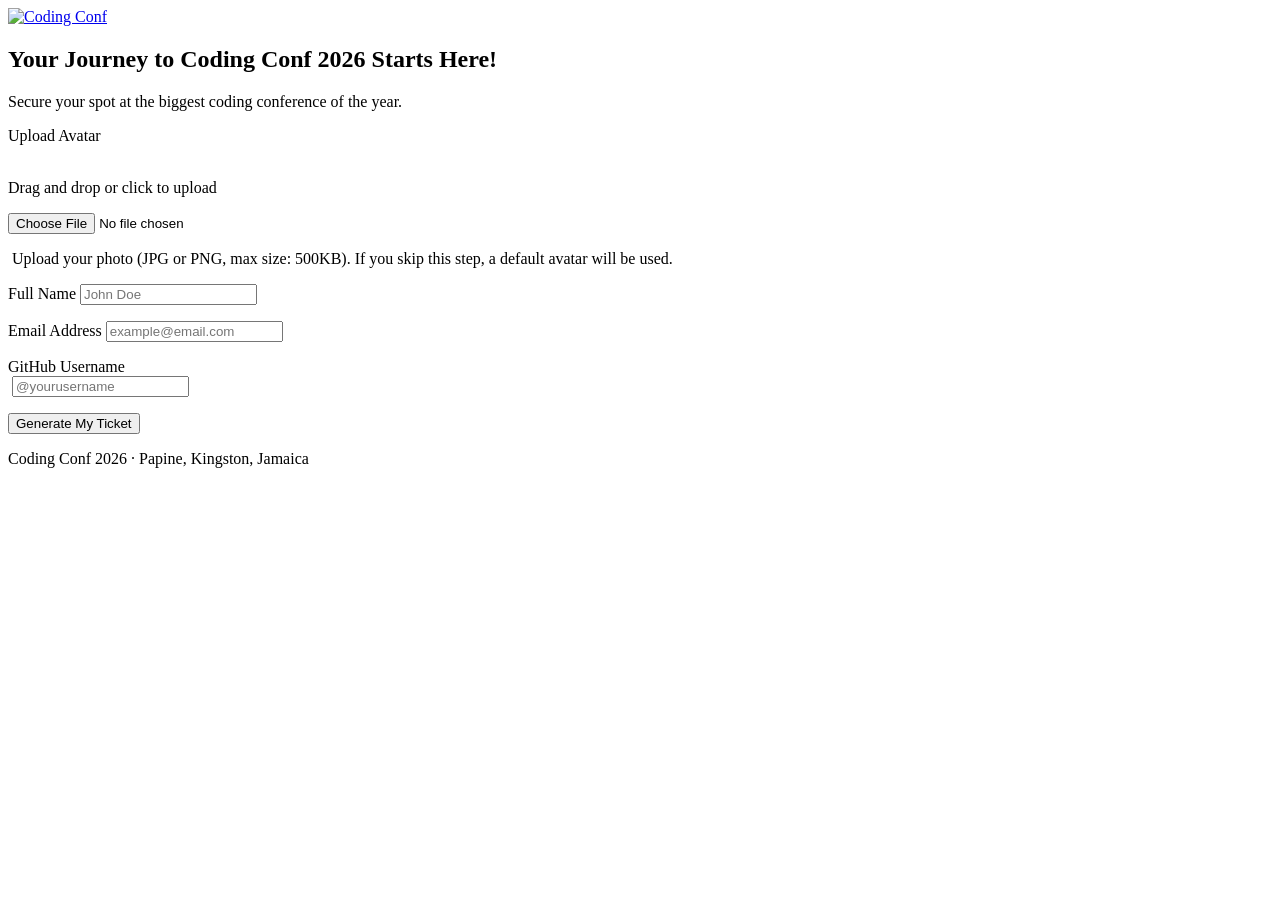
==== login.html @ 3ecc46fe "Add files via upload" ====
<!DOCTYPE html>
<html lang="en">

<head>
    <meta charset="UTF-8">
    <meta name="viewport" content="width=device-width, initial-scale=1.0">

    <title>Register | Coding Conf</title>

    <link rel="icon" type="image/svg+xml"
          href="../assets/images/logo-mark.svg">

    <link rel="stylesheet" href="../css/style.css">

    <script src="../js/validation.js" defer></script>
</head>

<body>

    <div class="background-decoration" aria-hidden="true"></div>

    <header class="site-header">

        <a class="brand" href="index.html">
            <img src="../assets/images/logo-full.svg"
                 alt="Coding Conf">
        </a>

    </header>

    <main class="form-main">

        <section class="form-heading">

            <h1>Your Journey to Coding Conf 2026 Starts Here!</h1>

            <p>
                Secure your spot at the biggest coding conference of the year.
            </p>

        </section>

        <form id="registrationForm"
              class="registration-form"
              novalidate>

            <div class="form-group upload-group">

                <label for="avatar">Upload Avatar</label>

                <div class="upload-box">

                    <img src="../assets/images/icon-upload.svg"
                         alt=""
                         id="uploadIcon">

                    <p id="uploadText">
                        Drag and drop or click to upload
                    </p>

                    <input
                        type="file"
                        id="avatar"
                        name="avatar"
                        accept="image/png,image/jpeg"
                        aria-describedby="avatarHelp avatarError">

                </div>

                <p class="helper-text" id="avatarHelp">

                    <img src="../assets/images/icon-info.svg" alt="">

                    Upload your photo (JPG or PNG, max size: 500KB).
                    If you skip this step, a default avatar will be used.

                </p>

                <p class="error-message" id="avatarError"></p>

            </div>

            <div class="form-group">

                <label for="fullName">Full Name</label>

                <input
                    type="text"
                    id="fullName"
                    name="fullName"
                    placeholder="John Doe"
                    autocomplete="name">

                <p class="error-message" id="nameError"></p>

            </div>

            <div class="form-group">

                <label for="email">Email Address</label>

                <input
                    type="email"
                    id="email"
                    name="email"
                    placeholder="example@email.com"
                    autocomplete="email">

                <p class="error-message" id="emailError"></p>

            </div>

            <div class="form-group">

                <label for="github">GitHub Username</label>

                <div class="input-with-icon">

                    <img src="../assets/images/icon-github.svg"
                         alt="">

                    <input
                        type="text"
                        id="github"
                        name="github"
                        placeholder="@yourusername">

                </div>

                <p class="error-message" id="githubError"></p>

            </div>

            <p class="form-error" id="formError" role="alert"></p>

            <button class="primary-button submit-button"
                    type="submit">

                Generate My Ticket

            </button>

        </form>

    </main>

    <footer class="site-footer">
        <p>Coding Conf 2026 · Papine, Kingston, Jamaica</p>
    </footer>

</body>
</html>
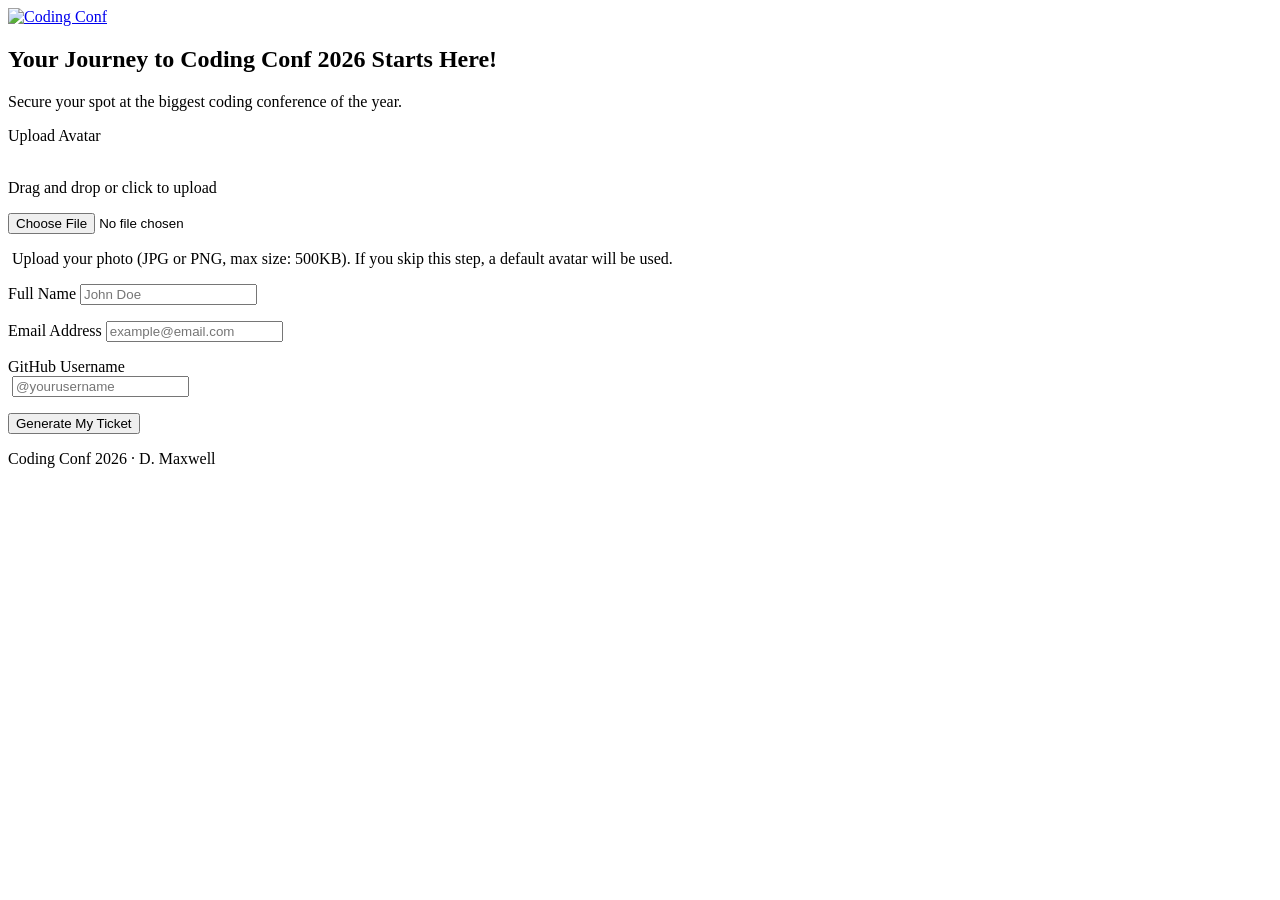
==== commit d22293d2: "Add files via upload" ====
--- a/login.html
+++ b/login.html
@@ -1,152 +1,98 @@
 <!DOCTYPE html>
 <html lang="en">
-
 <head>
     <meta charset="UTF-8">
     <meta name="viewport" content="width=device-width, initial-scale=1.0">
-
-    <title>Register | Coding Conf</title>
-
+    <title>Login | Coding Conf</title>
     <link rel="icon" type="image/svg+xml"
           href="../assets/images/logo-mark.svg">
-
     <link rel="stylesheet" href="../css/style.css">
-
     <script src="../js/validation.js" defer></script>
 </head>
-
 <body>
-
     <div class="background-decoration" aria-hidden="true"></div>
-
     <header class="site-header">
-
         <a class="brand" href="index.html">
             <img src="../assets/images/logo-full.svg"
                  alt="Coding Conf">
         </a>
-
     </header>
-
     <main class="form-main">
-
         <section class="form-heading">
-
             <h1>Your Journey to Coding Conf 2026 Starts Here!</h1>
-
             <p>
                 Secure your spot at the biggest coding conference of the year.
             </p>
-
         </section>
-
         <form id="registrationForm"
               class="registration-form"
               novalidate>
-
             <div class="form-group upload-group">
-
                 <label for="avatar">Upload Avatar</label>
-
                 <div class="upload-box">
-
                     <img src="../assets/images/icon-upload.svg"
                          alt=""
                          id="uploadIcon">
-
                     <p id="uploadText">
                         Drag and drop or click to upload
                     </p>
-
                     <input
                         type="file"
                         id="avatar"
                         name="avatar"
                         accept="image/png,image/jpeg"
                         aria-describedby="avatarHelp avatarError">
-
                 </div>
-
                 <p class="helper-text" id="avatarHelp">
-
                     <img src="../assets/images/icon-info.svg" alt="">
 
                     Upload your photo (JPG or PNG, max size: 500KB).
                     If you skip this step, a default avatar will be used.
-
                 </p>
-
                 <p class="error-message" id="avatarError"></p>
-
             </div>
-
             <div class="form-group">
-
                 <label for="fullName">Full Name</label>
-
                 <input
                     type="text"
                     id="fullName"
                     name="fullName"
                     placeholder="John Doe"
                     autocomplete="name">
-
                 <p class="error-message" id="nameError"></p>
-
             </div>
-
             <div class="form-group">
-
                 <label for="email">Email Address</label>
-
                 <input
                     type="email"
                     id="email"
                     name="email"
                     placeholder="example@email.com"
                     autocomplete="email">
-
                 <p class="error-message" id="emailError"></p>
-
             </div>
-
             <div class="form-group">
-
                 <label for="github">GitHub Username</label>
-
                 <div class="input-with-icon">
-
                     <img src="../assets/images/icon-github.svg"
                          alt="">
-
                     <input
                         type="text"
                         id="github"
                         name="github"
                         placeholder="@yourusername">
-
                 </div>
-
                 <p class="error-message" id="githubError"></p>
-
             </div>
-
             <p class="form-error" id="formError" role="alert"></p>
-
             <button class="primary-button submit-button"
                     type="submit">
-
                 Generate My Ticket
-
             </button>
-
         </form>
-
     </main>
-
     <footer class="site-footer">
-        <p>Coding Conf 2026 · Papine, Kingston, Jamaica</p>
+        <p>Coding Conf 2026 · D. Maxwell</p>
     </footer>
-
 </body>
 </html>
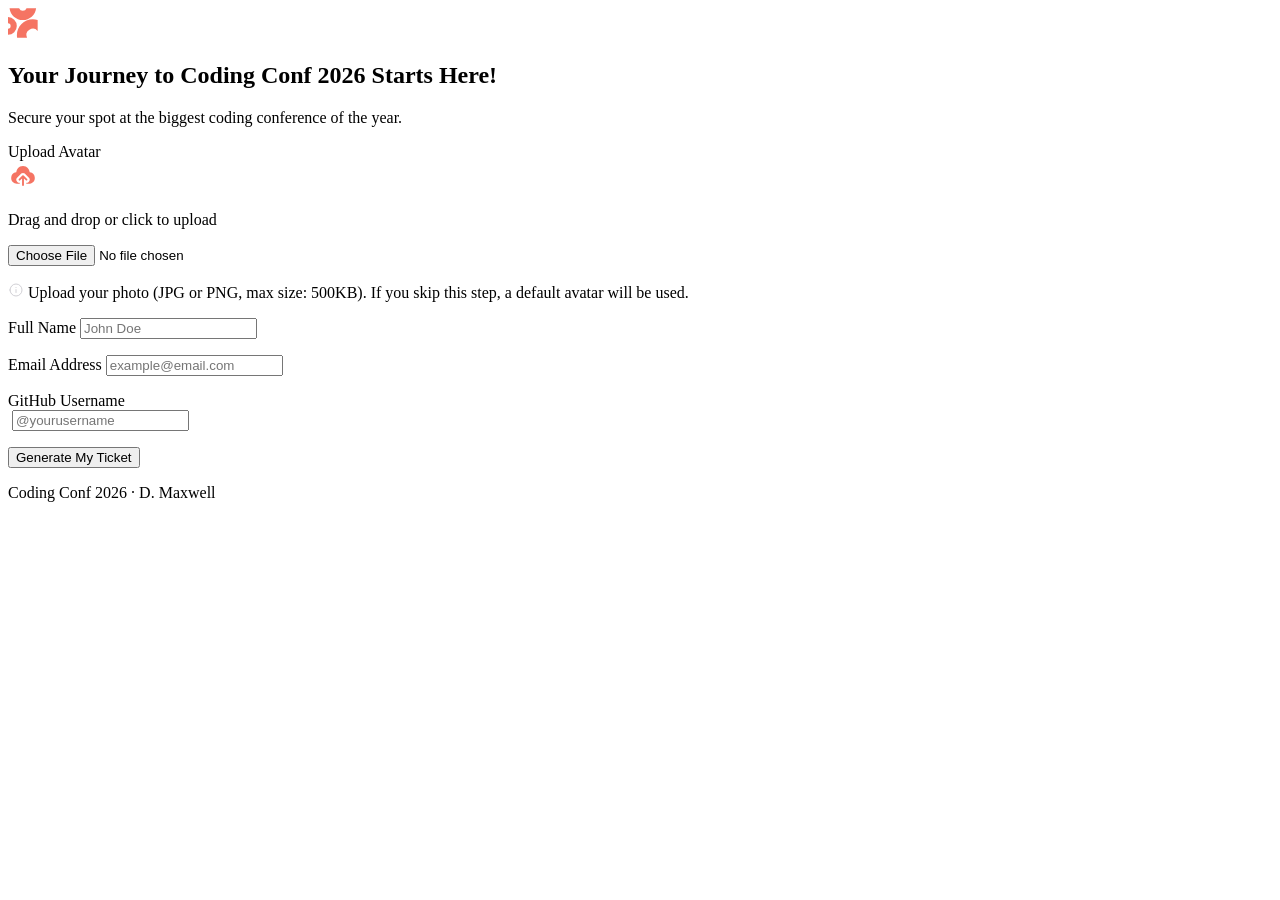
==== commit aeb35e94: "Fix HTML structure and update asset paths" ====
--- a/login.html
+++ b/login.html
@@ -5,15 +5,15 @@
     <meta name="viewport" content="width=device-width, initial-scale=1.0">
     <title>Login | Coding Conf</title>
     <link rel="icon" type="image/svg+xml"
-          href="../assets/images/logo-mark.svg">
-    <link rel="stylesheet" href="../css/style.css">
-    <script src="../js/validation.js" defer></script>
+          href="../logo-mark.svg">
+    <link rel="stylesheet" href="..style.css">
+    <script src="../validation.js" defer></script>
 </head>
 <body>
     <div class="background-decoration" aria-hidden="true"></div>
     <header class="site-header">
         <a class="brand" href="index.html">
-            <img src="../assets/images/logo-full.svg"
+            <img src="../logo-full.svg"
                  alt="Coding Conf">
         </a>
     </header>
@@ -30,7 +30,7 @@
             <div class="form-group upload-group">
                 <label for="avatar">Upload Avatar</label>
                 <div class="upload-box">
-                    <img src="../assets/images/icon-upload.svg"
+                    <img src="../icon-upload.svg"
                          alt=""
                          id="uploadIcon">
                     <p id="uploadText">
@@ -44,7 +44,7 @@
                         aria-describedby="avatarHelp avatarError">
                 </div>
                 <p class="helper-text" id="avatarHelp">
-                    <img src="../assets/images/icon-info.svg" alt="">
+                    <img src="../icon-info.svg" alt="">
 
                     Upload your photo (JPG or PNG, max size: 500KB).
                     If you skip this step, a default avatar will be used.
@@ -95,4 +95,4 @@
         <p>Coding Conf 2026 · D. Maxwell</p>
     </footer>
 </body>
-</html>+</html>
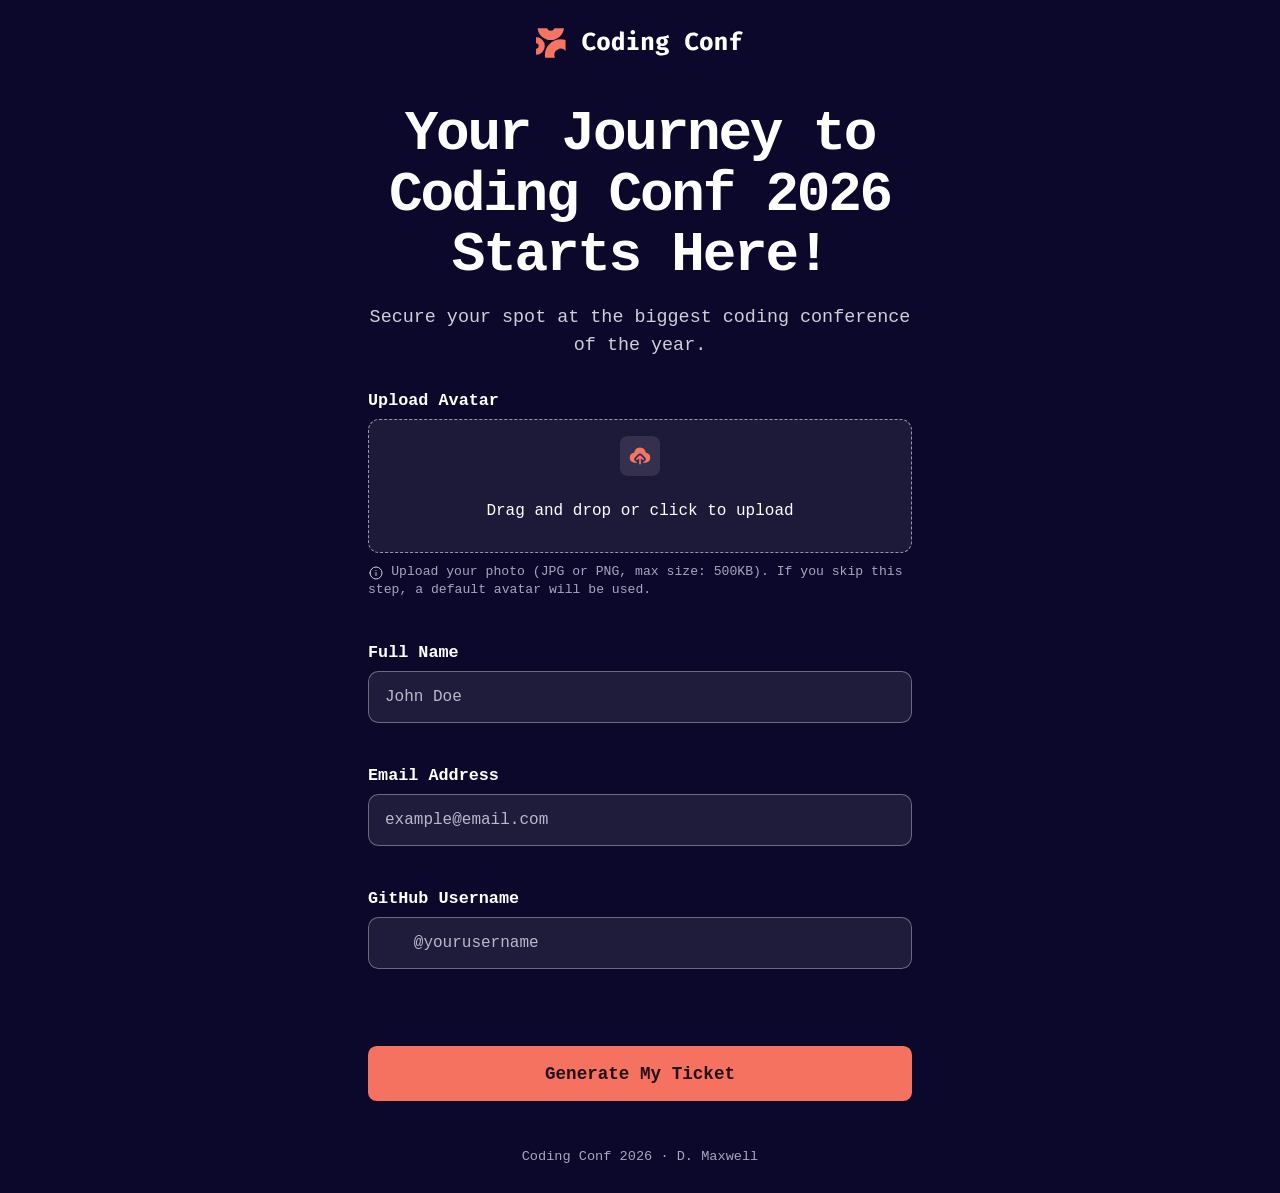
==== commit 79aad36f: "Correct stylesheet link in login.html Fixed stylesheet link in login.html." ====
--- a/login.html
+++ b/login.html
@@ -6,7 +6,7 @@
     <title>Login | Coding Conf</title>
     <link rel="icon" type="image/svg+xml"
           href="../logo-mark.svg">
-    <link rel="stylesheet" href="..style.css">
+    <link rel="stylesheet" href="../style.css">
     <script src="../validation.js" defer></script>
 </head>
 <body>
--- a/style.css
+++ b/style.css
@@ -0,0 +1,719 @@
+@import url('https://fonts.googleapis.com/css2?family=Inconsolata:wght@400;500;600;700;800&display=swap');
+
+/* General STYLES */
+:root {
+    --bg: hsl(248, 70%, 10%);
+    --white: #ffffff;
+    --muted: #d0ced8;
+    --soft: #aaa5bd;
+    --orange: hsl(7, 88%, 67%);
+    --line: rgba(255, 255, 255, .35);
+}
+* {
+    box-sizing: border-box;
+}
+body {
+    min-height: 100vh;
+    margin: 0;
+    padding: 1.5rem clamp(1rem, 5vw, 3rem) 1rem;
+    overflow-x: hidden;
+    color: var(--white);
+    font-family: 'Inconsolata', 'Courier New', monospace;
+    background: var(--bg) url('../assets/images/background-desktop.png')
+        center top / cover no-repeat;
+    position: relative;
+}
+
+.background-decoration {
+    position: absolute;
+    z-index: 0;
+    inset: 0;
+    pointer-events: none;
+    background:
+        url('../assets/images/pattern-lines.svg') no-repeat center top 2rem,
+        url('../assets/images/pattern-circle.svg') no-repeat left top 2rem,
+        url('../assets/images/pattern-squiggly-line-top.svg') no-repeat right 5% top 3rem,
+        url('../assets/images/pattern-squiggly-line-bottom-desktop.svg') no-repeat left bottom;
+    background-size:
+        100% 100%,
+        15vw,
+        30vw,
+        30vw;
+}
+.site-header,
+main,
+.site-footer {
+    position: relative;
+}
+.site-header {
+    display: flex;
+    justify-content: center;
+    margin: .25rem auto 2.5rem;
+}
+.brand img {
+    display: block;
+    width: 13rem;
+    max-width: 60vw;
+    height: auto;
+}
+main {
+    width: min(100%, 70rem);
+    margin: 0 auto;
+}
+h1 {
+    font-size: clamp(2rem, 5vw, 3.5rem);
+    line-height: 1.08;
+    letter-spacing: -.04em;
+}
+.site-footer {
+    margin: 3rem auto 0;
+    color: var(--soft);
+    text-align: center;
+    font-size: .85rem;
+}
+/* LANDING PAGE */
+
+.landing-main {
+    min-height: 65vh;
+    display: grid;
+    grid-template-columns: 1.1fr .9fr;
+    align-items: center;
+    gap: 3rem;
+}
+
+.landing-content {
+    max-width: 43rem;
+}
+.landing-content h1 {
+    max-width: 12ch;
+}
+.intro-copy {
+    max-width: 42rem;
+    color: var(--muted);
+    font-size: 1.2rem;
+    line-height: 1.55;
+}
+.event-facts {
+    display: flex;
+    flex-wrap: wrap;
+    gap: 2rem;
+    margin: 2rem 0;
+}
+.event-facts p {
+    display: grid;
+    gap: .3rem;
+    margin: 0;
+}
+.fact-label {
+    font-size: .78rem;
+}
+.event-facts strong {
+    font-size: 1.1rem;
+}
+.primary-button {
+    display: inline-flex;
+    justify-content: center;
+    align-items: center;
+    min-height: 3.4rem;
+    padding: .8rem 1.4rem;
+    border: 0;
+    border-radius: .55rem;
+    color: #241019;
+    background: var(--orange);
+    text-decoration: none;
+    font: 800 1.1rem 'Inconsolata', monospace;
+    cursor: pointer;
+}
+.primary-button:hover {
+    background: #ff9a8c;
+    transform: translateY(-2px);
+}
+/* Create and Connect illustration */
+.landing-art {
+    min-height: 22rem;
+    position: relative;
+    display: grid;
+    place-content: center;
+    text-align: center;
+    border: 1px solid var(--line);
+    border-radius: 1.5rem;
+    background: rgba(255, 255, 255, .045);
+    backdrop-filter: blur(12px);
+    overflow: hidden;
+}
+.art-circle {
+    position: absolute;
+    width: 90%;
+    opacity: .25;
+}
+.art-mark {
+    position: absolute;
+    width: 3rem;
+    top: 2rem;
+    right: 2rem;
+}
+.art-code {
+    position: relative;
+    color: var(--orange);
+    font-size: clamp(5rem, 12vw, 9rem);
+    font-weight: 800;
+}
+.landing-art p {
+    position: relative;
+    margin: 0;
+    color: var(--muted);
+    font-weight: 700;
+    letter-spacing: .35em;
+    line-height: 1.7;
+}
+/*   REGISTRATION PAGE */
+.form-main {
+    max-width: 34rem;
+}
+.form-heading {
+    text-align: center;
+    margin: 0 auto 2rem;
+}
+.form-heading h1 {
+    margin-bottom: .9rem;
+}
+.form-heading p,
+.ticket-heading p {
+    color: var(--muted);
+    font-size: 1.15rem;
+    line-height: 1.5;
+}
+.registration-form {
+    display: grid;
+    gap: 1.15rem;
+}
+.form-group {
+    display: grid;
+    gap: .55rem;
+}
+.form-group > label {
+    font-size: 1.05rem;
+    font-weight: 600;
+}
+.form-group input:not([type='file']) {
+    width: 100%;
+    min-height: 3.25rem;
+    padding: .8rem 1rem;
+    border: 1px solid var(--line);
+    border-radius: .65rem;
+    color: var(--white);
+    background: rgba(255, 255, 255, .08);
+    font: 1rem 'Inconsolata', monospace;
+}
+.form-group input::placeholder {
+    color: #bcb8cc;
+}
+.form-group input:focus-visible,
+.upload-box:focus-within {
+    outline: 2px solid var(--orange);
+    outline-offset: 3px;
+    border-color: var(--orange);
+}
+.upload-box {
+    position: relative;
+    display: grid;
+    justify-items: center;
+    gap: .6rem;
+    min-height: 8.2rem;
+    padding: 1rem;
+    border: 1px dashed rgba(255, 255, 255, .55);
+    border-radius: .7rem;
+    background: rgba(255, 255, 255, .07);
+    text-align: center;
+}
+.upload-box img {
+    width: 2.5rem;
+    height: 2.5rem;
+    object-fit: cover;
+    padding: .45rem;
+    border-radius: .5rem;
+    background: rgba(255, 255, 255, .1);
+}
+.upload-box input[type='file'] {
+    position: absolute;
+    inset: 0;
+    width: 100%;
+    height: 100%;
+    opacity: 0;
+    cursor: pointer;
+}
+.upload-preview {
+    border-radius: 50% !important;
+}
+.helper-text {
+    margin: .1rem 0 0;
+    color: var(--soft);
+    font-size: .82rem;
+    line-height: 1.4;
+}
+.helper-text img {
+    float: left;
+    width: 1rem;
+    height: 1rem;
+    margin: .1rem .45rem 0 0;
+}
+.helper-text::after {
+    content: '';
+    display: block;
+    clear: both;
+}
+.error-message,
+.form-error {
+    min-height: 1rem;
+    margin: 0;
+    color: #ff9b91;
+    font-size: .85rem;
+}
+.form-group:has([aria-invalid='true'])
+input:not([type='file']) {
+    border-color: #ff8f85;
+}
+.input-with-icon {
+    position: relative;
+}
+.input-with-icon > img {
+    position: absolute;
+    z-index: 1;
+    top: 50%;
+    left: 1rem;
+    width: 1.2rem;
+    transform: translateY(-50%);
+}
+.input-with-icon input {
+    padding-left: 2.8rem !important;
+}
+.submit-button {
+    width: 100%;
+}
+.form-error {
+    text-align: center;
+}
+/*  TICKET PAGE */
+
+.ticket-main {
+    width: 100%;
+    max-width: 55rem;
+    margin: 0 auto;
+    text-align: center;
+}
+.ticket-heading {
+    margin: 0 auto 3rem;
+}
+.ticket-heading h1 {
+    max-width: 17ch;
+    margin: 0 auto 1.2rem;
+    font-size: clamp(2rem, 5vw, 3.5rem);
+    line-height: 1.15;
+}
+.ticket-heading p {
+    max-width: 38rem;
+    margin: 0 auto;
+    color: var(--muted);
+    font-size: 1.15rem;
+    line-height: 1.5;
+}
+.ticket-heading strong {
+    color: var(--orange);
+    overflow-wrap: anywhere;
+}
+.ticket-wrap {
+    width: min(100%, 40rem);
+    margin: 0 auto;
+}
+.event-ticket {
+    position: relative;
+    display: grid;
+    grid-template-columns: minmax(0, 1fr) 6rem;
+    width: 100%;
+    aspect-ratio: 600 / 280;
+    min-height: 0;
+    padding: 0;
+    overflow: hidden;
+    background: url('../assets/images/pattern-ticket.svg')
+        center / 100% 100% no-repeat;
+    text-align: left;
+}
+.ticket-main-content {
+    position: relative;
+    z-index: 1;
+    min-width: 0;
+    padding: 1.5rem;
+}
+.ticket-topline {
+    display: flex;
+    justify-content: space-between;
+    align-items: center;
+    gap: .8rem;
+}
+.ticket-logo {
+    display: block;
+    width: 12rem;
+    max-width: 70%;
+    height: auto;
+}
+.ticket-id {
+    color: var(--muted);
+    font-size: 1rem;
+    letter-spacing: .08em;
+    white-space: nowrap;
+}
+.ticket-date {
+    margin: .8rem 0 2rem;
+    color: var(--muted);
+    font-size: .95rem;
+}
+.ticket-date span {
+    color: var(--orange);
+    margin: 0 .3rem;
+}
+.attendee-row {
+    display: flex;
+    align-items: center;
+    gap: 1rem;
+    min-width: 0;
+}
+.attendee-avatar {
+    flex-shrink: 0;
+    width: 4rem;
+    height: 4rem;
+    border: 2px solid var(--orange);
+    border-radius: .7rem;
+    object-fit: cover;
+}
+.attendee-details {
+    min-width: 0;
+}
+.attendee-details h2 {
+    margin: 0 0 .4rem;
+    font-size: 1.35rem;
+    overflow-wrap: anywhere;
+}
+.attendee-details a {
+    display: flex;
+    align-items: center;
+    gap: .4rem;
+    min-width: 0;
+    color: var(--muted);
+    text-decoration: none;
+    overflow-wrap: anywhere;
+}
+.attendee-details a:hover {
+    color: var(--orange);
+}
+.attendee-details a img {
+    flex-shrink: 0;
+    width: 1.1rem;
+    height: 1.1rem;
+}
+.ticket-stub {
+    position: relative;
+    z-index: 1;
+    display: flex;
+    flex-direction: column;
+    align-items: center;
+    justify-content: center;
+    gap: 1rem;
+    min-width: 0;
+    padding: .5rem;
+    color: var(--muted);
+    text-align: center;
+}
+.ticket-stub span {
+    font-size: .65rem;
+    letter-spacing: .1em;
+}
+.ticket-stub strong {
+    writing-mode: vertical-rl;
+    font-size: 1.1rem;
+    letter-spacing: .12em;
+}
+.stub-code {
+    color: var(--orange);
+    font-size: 2rem;
+    font-weight: 800;
+}
+.ticket-note {
+    margin: 1.5rem 0;
+    color: var(--muted);
+}
+.text-link {
+    color: var(--orange);
+    font-weight: 700;
+    text-decoration: underline;
+}
+.text-link:hover {
+    color: var(--white);
+}
+/*Tablet size */
+@media (max-width: 900px) {
+
+    body {
+        background-image: url('../assets/images/background-tablet.png');
+        background-position: center top;
+        background-size: cover;
+    }
+    .background-decoration {
+       background:
+        url('../assets/images/pattern-lines.svg') no-repeat center top 2rem,
+        url('../assets/images/pattern-circle.svg') no-repeat left top 2rem,
+        url('../assets/images/pattern-squiggly-line-top.svg') no-repeat right 5% top 3rem,
+        url('../assets/images/pattern-squiggly-line-bottom-mobile-tablet.svg') no-repeat left bottom;
+    background-size:
+        200vm,
+        15vw,
+        30vw,
+        30vw;
+    }
+    /* tablet landing page */
+    .landing-main {
+        display: flex;
+        flex-direction: column;
+        align-items: center;
+        gap: 1.5rem;
+    }
+    .landing-content {
+        display: contents;
+        text-align: center;
+    }
+    .landing-content .eyebrow {
+        order: 1;
+        margin-bottom: -.5rem;
+    }
+    .landing-content h1 {
+        order: 2;
+        max-width: 20ch;
+        margin: 0 auto;
+    }
+    .landing-content .intro-copy {
+        order: 3;
+        max-width: 36rem;
+        margin: 0 auto;
+    }
+    /* Illustration directly after introduction */
+    .landing-art {
+        order: 4;
+        width: min(100%, 27rem);
+        min-height: 13rem;
+        margin: .3rem auto;
+        border-radius: 1.1rem;
+    }
+    .art-circle {
+        width: 65%;
+    }
+    .art-mark {
+        width: 2rem;
+        top: 1rem;
+        right: 1rem;
+    }
+    .art-code {
+        font-size: clamp(4rem, 9vw, 6rem);
+    }
+    .landing-art p {
+        font-size: .85rem;
+        letter-spacing: .25em;
+    }
+    .landing-content .event-facts {
+        order: 5;
+        justify-content: center;
+        margin: .5rem 0;
+    }
+    .landing-content .primary-button {
+        order: 6;
+        margin: 0 auto;
+    }
+    .event-facts {
+        justify-content: center;
+    }
+    /* Ticket */
+    .ticket-heading {
+        margin-bottom: 3rem;
+    }
+    .ticket-wrap {
+        width: min(100%, 37.5rem);
+    }
+}
+/*   MOBILE PHONE Screen */
+@media (max-width: 600px) {
+    body {
+        padding: 1.25rem 1rem .8rem;
+        background-color: var(--bg);
+        background-image: url('../assets/images/background-mobile.png');
+        background-position: center top;
+        background-repeat: no-repeat;
+        background-size: cover;
+    }
+    /* the best i could do for the phone backgroud miss*/
+    .background-decoration {
+     background:
+        url('../assets/images/pattern-lines.svg') no-repeat center top 3rem,
+        url('../assets/images/pattern-circle.svg') no-repeat left top 1rem,
+        url('../assets/images/pattern-squiggly-line-top.svg') no-repeat right 1% top 2rem,
+        url('../assets/images/pattern-squiggly-line-bottom-mobile-tablet.svg') no-repeat left bottom;
+    background-size:
+        65vm,
+        5vw,
+        2vw,
+        2vw;
+    }
+    .site-header {
+        margin-bottom: 2rem;
+    }
+    .brand img {
+        width: 11rem;
+    }
+    h1 {
+        font-size: clamp(2rem, 9vw, 2.65rem);
+    }
+    /* Landing page */
+    .landing-main {
+        min-height: auto;
+        gap: 1.2rem;
+        padding-top: .5rem;
+    }
+    .landing-content {
+        font-size: .75rem;
+        margin-bottom: 0;
+    }
+    .landing-content h1 {
+        max-width: 17ch;
+        font-size: clamp(2rem, 8vw, 2.5rem);
+        line-height: 1.12;
+    }
+    .landing-content .intro-copy {
+        max-width: 31rem;
+        font-size: .98rem;
+        line-height: 1.5;
+    }
+    /* Smaller Create and Connect box */
+    .landing-art {
+        width: min(100%, 20rem);
+        min-height: 10rem;
+        margin: .2rem auto;
+        border-radius: .9rem;
+    }
+    .art-circle {
+        width: 58%;
+    }
+    .art-mark {
+        width: 1.6rem;
+        top: .7rem;
+        right: .7rem;
+    }
+    .art-code {
+        font-size: 4rem;
+    }
+    .landing-art p {
+        font-size: .7rem;
+        letter-spacing: .2em;
+        line-height: 1.5;
+    }
+    .landing-content .event-facts {
+        gap: 1rem;
+        justify-content: space-around;
+        margin: .5rem 0;
+    }
+    .event-facts strong {
+        font-size: .9rem;
+    }
+    .fact-label {
+        font-size: .7rem;
+    }
+    .landing-content .primary-button {
+        width: 100%;
+        max-width: 20rem;
+        min-height: 3rem;
+        font-size: 1rem;
+    }
+    /* Registration page */
+
+    .form-heading {
+        margin-bottom: 1.5rem;
+    }
+    .form-heading p,
+    .ticket-heading p {
+        font-size: 1rem;
+    }
+    .registration-form {
+        gap: .9rem;
+    }
+    /* Ticket page */
+
+    .ticket-heading {
+        margin-bottom: 2rem;
+    }
+    .ticket-heading h1 {
+        font-size: clamp(1.8rem, 7vw, 2.4rem);
+    }
+    .ticket-wrap {
+        width: 100%;
+    }
+    .event-ticket {
+        grid-template-columns: minmax(0, 1fr) 4rem;
+    }
+    .ticket-main-content {
+        padding: .9rem;
+    }
+    .ticket-logo {
+        width: 8.5rem;
+    }
+    .ticket-id {
+        font-size: .7rem;
+    }
+    .ticket-date {
+        margin: .8rem 0 1.5rem;
+        font-size: .75rem;
+    }
+    .attendee-row {
+        gap: .6rem;
+    }
+    .attendee-avatar {
+        width: 2.8rem;
+        height: 2.8rem;
+    }
+    .attendee-details h2 {
+        font-size: .95rem;
+    }
+    .attendee-details a {
+        font-size: .72rem;
+    }
+    .ticket-stub {
+        gap: .6rem;
+    }
+    .ticket-stub span {
+        font-size: .45rem;
+    }
+    .ticket-stub strong {
+        font-size: .85rem;
+    }
+    .stub-code {
+        font-size: 1.3rem;
+    }
+    .site-footer {
+        margin-top: 2rem;
+    }
+}
+/* ACCESSIBILITY */
+@media (prefers-reduced-motion: reduce) {
+    *,
+    *::before,
+    *::after {
+        scroll-behavior: auto !important;
+        transition-duration: .01ms !important;
+        animation-duration: .01ms !important;
+    }
+}
+:is(button, .primary-button, .text-link):focus-visible {
+    outline: 3px solid var(--white);
+    outline-offset: 4px;
+}
+:where(h1, h2, p) {
+    overflow-wrap: break-word;
+}
+input:not([type='file']) {
+    accent-color: var(--orange);
+}
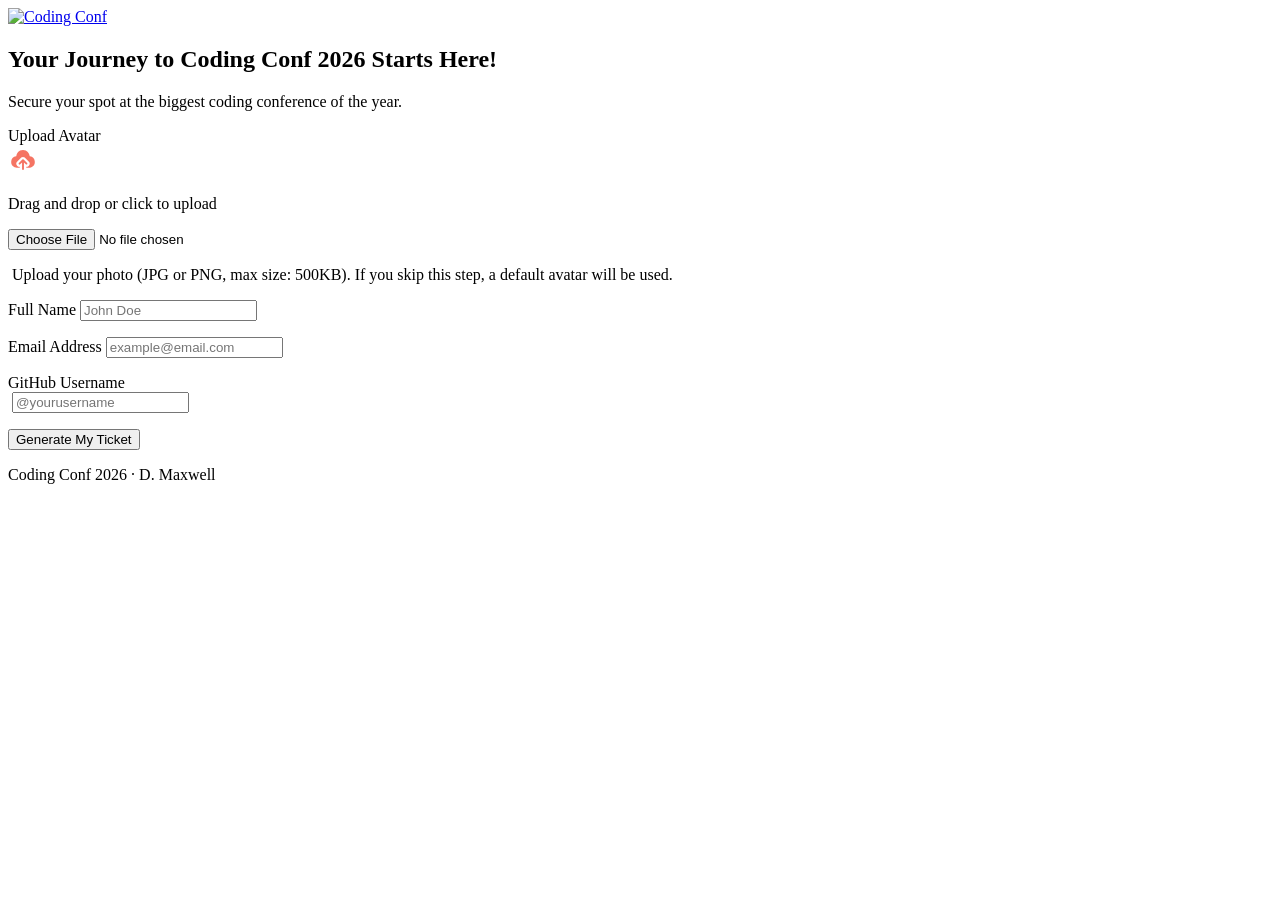
==== commit f35f7abb: "Fix HTML syntax errors in login.html" ====
--- a/login.html
+++ b/login.html
@@ -5,15 +5,15 @@
     <meta name="viewport" content="width=device-width, initial-scale=1.0">
     <title>Login | Coding Conf</title>
     <link rel="icon" type="image/svg+xml"
-          href="../logo-mark.svg">
-    <link rel="stylesheet" href="../style.css">
-    <script src="../validation.js" defer></script>
+          href="..logo-mark.svg">
+    <link rel="stylesheet" href="..style.css">
+    <script src="..validation.js" defer></script>
 </head>
 <body>
     <div class="background-decoration" aria-hidden="true"></div>
     <header class="site-header">
         <a class="brand" href="index.html">
-            <img src="../logo-full.svg"
+            <img src="..logo-full.svg"
                  alt="Coding Conf">
         </a>
     </header>
@@ -44,7 +44,7 @@
                         aria-describedby="avatarHelp avatarError">
                 </div>
                 <p class="helper-text" id="avatarHelp">
-                    <img src="../icon-info.svg" alt="">
+                    <img src="..icon-info.svg" alt="">
 
                     Upload your photo (JPG or PNG, max size: 500KB).
                     If you skip this step, a default avatar will be used.
@@ -74,7 +74,7 @@
             <div class="form-group">
                 <label for="github">GitHub Username</label>
                 <div class="input-with-icon">
-                    <img src="../assets/images/icon-github.svg"
+                    <img src="..icon-github.svg"
                          alt="">
                     <input
                         type="text"
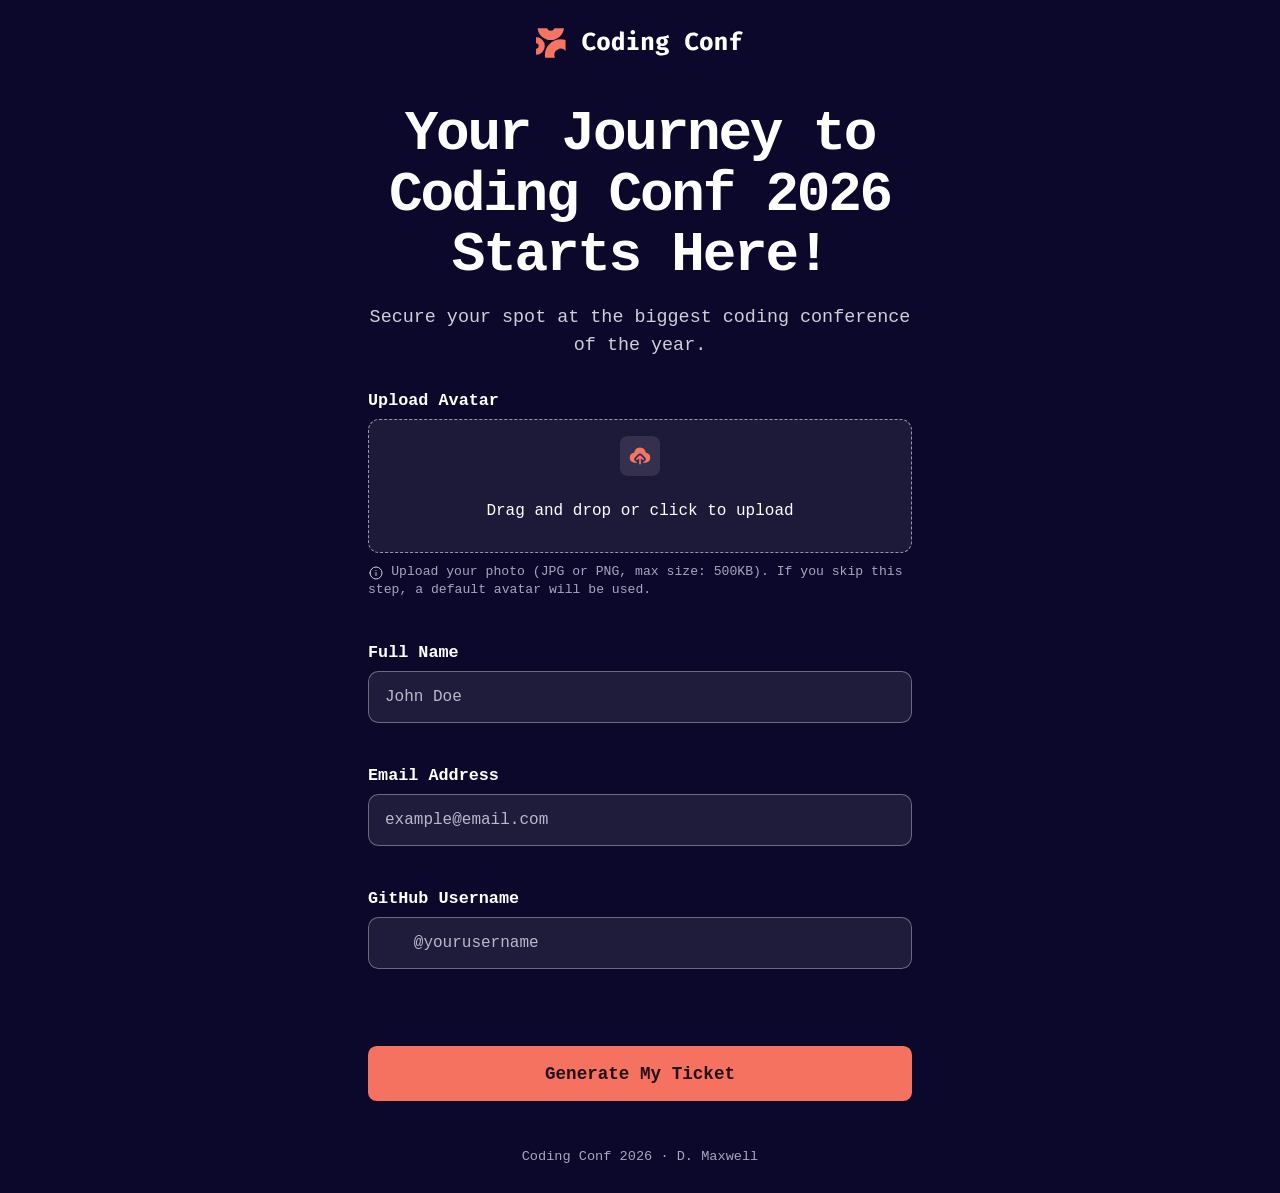
==== commit 21c2b938: "Fix file paths in login.html Updated file paths for logo, stylesheet, and scripts in the login page." ====
--- a/login.html
+++ b/login.html
@@ -5,15 +5,15 @@
     <meta name="viewport" content="width=device-width, initial-scale=1.0">
     <title>Login | Coding Conf</title>
     <link rel="icon" type="image/svg+xml"
-          href="..logo-mark.svg">
-    <link rel="stylesheet" href="..style.css">
-    <script src="..validation.js" defer></script>
+          href="logo-mark.svg">
+    <link rel="stylesheet" href="style.css">
+    <script src="validation.js" defer></script>
 </head>
 <body>
     <div class="background-decoration" aria-hidden="true"></div>
     <header class="site-header">
         <a class="brand" href="index.html">
-            <img src="..logo-full.svg"
+            <img src="logo-full.svg"
                  alt="Coding Conf">
         </a>
     </header>
@@ -44,7 +44,7 @@
                         aria-describedby="avatarHelp avatarError">
                 </div>
                 <p class="helper-text" id="avatarHelp">
-                    <img src="..icon-info.svg" alt="">
+                    <img src="icon-info.svg" alt="">
 
                     Upload your photo (JPG or PNG, max size: 500KB).
                     If you skip this step, a default avatar will be used.
--- a/style.css
+++ b/style.css
@@ -0,0 +1,715 @@
+@import url('https://fonts.googleapis.com/css2?family=Inconsolata:wght@400;500;600;700;800&display=swap');
+
+/* General STYLES */
+:root {
+    --bg: hsl(248, 70%, 10%);
+    --white: #ffffff;
+    --muted: #d0ced8;
+    --soft: #aaa5bd;
+    --orange: hsl(7, 88%, 67%);
+    --line: rgba(255, 255, 255, .35);
+}
+* {
+    box-sizing: border-box;
+}
+body {
+    min-height: 100vh;
+    margin: 0;
+    padding: 1.5rem clamp(1rem, 5vw, 3rem) 1rem;
+    overflow-x: hidden;
+    color: var(--white);
+    font-family: 'Inconsolata', 'Courier New', monospace;
+    background: var(--bg) url('..background-desktop.png')
+        center top / cover no-repeat;
+    position: relative;
+}
+
+.background-decoration {
+    position: absolute;
+    z-index: 0;
+    inset: 0;
+    pointer-events: none;
+    background:
+        url('..pattern-lines.svg') no-repeat center top 2rem,
+        url('..pattern-circle.svg') no-repeat left top 2rem,
+        url('..pattern-squiggly-line-top.svg') no-repeat right 5% top 3rem,
+        url('..pattern-squiggly-line-bottom-desktop.svg') no-repeat left bottom;
+    background-size:
+        100% 100%,
+        15vw,
+        30vw,
+        30vw;
+}
+.site-header,
+main,
+.site-footer {
+    position: relative;
+}
+.site-header {
+    display: flex;
+    justify-content: center;
+    margin: .25rem auto 2.5rem;
+}
+.brand img {
+    display: block;
+    width: 13rem;
+    max-width: 60vw;
+    height: auto;
+}
+main {
+    width: min(100%, 70rem);
+    margin: 0 auto;
+}
+h1 {
+    font-size: clamp(2rem, 5vw, 3.5rem);
+    line-height: 1.08;
+    letter-spacing: -.04em;
+}
+.site-footer {
+    margin: 3rem auto 0;
+    color: var(--soft);
+    text-align: center;
+    font-size: .85rem;
+}
+/* LANDING PAGE */
+.landing-main {
+    min-height: 65vh;
+    display: grid;
+    grid-template-columns: 1.1fr .9fr;
+    align-items: center;
+    gap: 3rem;
+}
+.landing-content {
+    max-width: 43rem;
+}
+.landing-content h1 {
+    max-width: 12ch;
+}
+.intro-copy {
+    max-width: 42rem;
+    color: var(--muted);
+    font-size: 1.2rem;
+    line-height: 1.55;
+}
+.event-facts {
+    display: flex;
+    flex-wrap: wrap;
+    gap: 2rem;
+    margin: 2rem 0;
+}
+.event-facts p {
+    display: grid;
+    gap: .3rem;
+    margin: 0;
+}
+.fact-label {
+    font-size: .78rem;
+}
+.event-facts strong {
+    font-size: 1.1rem;
+}
+.primary-button {
+    display: inline-flex;
+    justify-content: center;
+    align-items: center;
+    min-height: 3.4rem;
+    padding: .8rem 1.4rem;
+    border: 0;
+    border-radius: .55rem;
+    color: #241019;
+    background: var(--orange);
+    text-decoration: none;
+    font: 800 1.1rem 'Inconsolata', monospace;
+    cursor: pointer;
+}
+.primary-button:hover {
+    background: #ff9a8c;
+    transform: translateY(-2px);
+}
+/* Create and Connect illustration */
+.landing-art {
+    min-height: 22rem;
+    position: relative;
+    display: grid;
+    place-content: center;
+    text-align: center;
+    border: 1px solid var(--line);
+    border-radius: 1.5rem;
+    background: rgba(255, 255, 255, .045);
+    backdrop-filter: blur(12px);
+    overflow: hidden;
+}
+.art-circle {
+    position: absolute;
+    width: 90%;
+    opacity: .25;
+}
+.art-mark {
+    position: absolute;
+    width: 3rem;
+    top: 2rem;
+    right: 2rem;
+}
+.art-code {
+    position: relative;
+    color: var(--orange);
+    font-size: clamp(5rem, 12vw, 9rem);
+    font-weight: 800;
+}
+.landing-art p {
+    position: relative;
+    margin: 0;
+    color: var(--muted);
+    font-weight: 700;
+    letter-spacing: .35em;
+    line-height: 1.7;
+}
+/*   REGISTRATION PAGE */
+.form-main {
+    max-width: 34rem;
+}
+.form-heading {
+    text-align: center;
+    margin: 0 auto 2rem;
+}
+.form-heading h1 {
+    margin-bottom: .9rem;
+}
+.form-heading p,
+.ticket-heading p {
+    color: var(--muted);
+    font-size: 1.15rem;
+    line-height: 1.5;
+}
+.registration-form {
+    display: grid;
+    gap: 1.15rem;
+}
+.form-group {
+    display: grid;
+    gap: .55rem;
+}
+.form-group > label {
+    font-size: 1.05rem;
+    font-weight: 600;
+}
+.form-group input:not([type='file']) {
+    width: 100%;
+    min-height: 3.25rem;
+    padding: .8rem 1rem;
+    border: 1px solid var(--line);
+    border-radius: .65rem;
+    color: var(--white);
+    background: rgba(255, 255, 255, .08);
+    font: 1rem 'Inconsolata', monospace;
+}
+.form-group input::placeholder {
+    color: #bcb8cc;
+}
+.form-group input:focus-visible,
+.upload-box:focus-within {
+    outline: 2px solid var(--orange);
+    outline-offset: 3px;
+    border-color: var(--orange);
+}
+.upload-box {
+    position: relative;
+    display: grid;
+    justify-items: center;
+    gap: .6rem;
+    min-height: 8.2rem;
+    padding: 1rem;
+    border: 1px dashed rgba(255, 255, 255, .55);
+    border-radius: .7rem;
+    background: rgba(255, 255, 255, .07);
+    text-align: center;
+}
+.upload-box img {
+    width: 2.5rem;
+    height: 2.5rem;
+    object-fit: cover;
+    padding: .45rem;
+    border-radius: .5rem;
+    background: rgba(255, 255, 255, .1);
+}
+.upload-box input[type='file'] {
+    position: absolute;
+    inset: 0;
+    width: 100%;
+    height: 100%;
+    opacity: 0;
+    cursor: pointer;
+}
+.upload-preview {
+    border-radius: 50% !important;
+}
+.helper-text {
+    margin: .1rem 0 0;
+    color: var(--soft);
+    font-size: .82rem;
+    line-height: 1.4;
+}
+.helper-text img {
+    float: left;
+    width: 1rem;
+    height: 1rem;
+    margin: .1rem .45rem 0 0;
+}
+.helper-text::after {
+    content: '';
+    display: block;
+    clear: both;
+}
+.error-message,
+.form-error {
+    min-height: 1rem;
+    margin: 0;
+    color: #ff9b91;
+    font-size: .85rem;
+}
+.form-group:has([aria-invalid='true'])
+input:not([type='file']) {
+    border-color: #ff8f85;
+}
+.input-with-icon {
+    position: relative;
+}
+.input-with-icon > img {
+    position: absolute;
+    z-index: 1;
+    top: 50%;
+    left: 1rem;
+    width: 1.2rem;
+    transform: translateY(-50%);
+}
+.input-with-icon input {
+    padding-left: 2.8rem !important;
+}
+.submit-button {
+    width: 100%;
+}
+.form-error {
+    text-align: center;
+}
+/*  TICKET PAGE */
+.ticket-main {
+    width: 100%;
+    max-width: 55rem;
+    margin: 0 auto;
+    text-align: center;
+}
+.ticket-heading {
+    margin: 0 auto 3rem;
+}
+.ticket-heading h1 {
+    max-width: 17ch;
+    margin: 0 auto 1.2rem;
+    font-size: clamp(2rem, 5vw, 3.5rem);
+    line-height: 1.15;
+}
+.ticket-heading p {
+    max-width: 38rem;
+    margin: 0 auto;
+    color: var(--muted);
+    font-size: 1.15rem;
+    line-height: 1.5;
+}
+.ticket-heading strong {
+    color: var(--orange);
+    overflow-wrap: anywhere;
+}
+.ticket-wrap {
+    width: min(100%, 40rem);
+    margin: 0 auto;
+}
+.event-ticket {
+    position: relative;
+    display: grid;
+    grid-template-columns: minmax(0, 1fr) 6rem;
+    width: 100%;
+    aspect-ratio: 600 / 280;
+    min-height: 0;
+    padding: 0;
+    overflow: hidden;
+    background: url('../pattern-ticket.svg')
+        center / 100% 100% no-repeat;
+    text-align: left;
+}
+.ticket-main-content {
+    position: relative;
+    z-index: 1;
+    min-width: 0;
+    padding: 1.5rem;
+}
+.ticket-topline {
+    display: flex;
+    justify-content: space-between;
+    align-items: center;
+    gap: .8rem;
+}
+.ticket-logo {
+    display: block;
+    width: 12rem;
+    max-width: 70%;
+    height: auto;
+}
+.ticket-id {
+    color: var(--muted);
+    font-size: 1rem;
+    letter-spacing: .08em;
+    white-space: nowrap;
+}
+.ticket-date {
+    margin: .8rem 0 2rem;
+    color: var(--muted);
+    font-size: .95rem;
+}
+.ticket-date span {
+    color: var(--orange);
+    margin: 0 .3rem;
+}
+.attendee-row {
+    display: flex;
+    align-items: center;
+    gap: 1rem;
+    min-width: 0;
+}
+.attendee-avatar {
+    flex-shrink: 0;
+    width: 4rem;
+    height: 4rem;
+    border: 2px solid var(--orange);
+    border-radius: .7rem;
+    object-fit: cover;
+}
+.attendee-details {
+    min-width: 0;
+}
+.attendee-details h2 {
+    margin: 0 0 .4rem;
+    font-size: 1.35rem;
+    overflow-wrap: anywhere;
+}
+.attendee-details a {
+    display: flex;
+    align-items: center;
+    gap: .4rem;
+    min-width: 0;
+    color: var(--muted);
+    text-decoration: none;
+    overflow-wrap: anywhere;
+}
+.attendee-details a:hover {
+    color: var(--orange);
+}
+.attendee-details a img {
+    flex-shrink: 0;
+    width: 1.1rem;
+    height: 1.1rem;
+}
+.ticket-stub {
+    position: relative;
+    z-index: 1;
+    display: flex;
+    flex-direction: column;
+    align-items: center;
+    justify-content: center;
+    gap: 1rem;
+    min-width: 0;
+    padding: .5rem;
+    color: var(--muted);
+    text-align: center;
+}
+.ticket-stub span {
+    font-size: .65rem;
+    letter-spacing: .1em;
+}
+.ticket-stub strong {
+    writing-mode: vertical-rl;
+    font-size: 1.1rem;
+    letter-spacing: .12em;
+}
+.stub-code {
+    color: var(--orange);
+    font-size: 2rem;
+    font-weight: 800;
+}
+.ticket-note {
+    margin: 1.5rem 0;
+    color: var(--muted);
+}
+.text-link {
+    color: var(--orange);
+    font-weight: 700;
+    text-decoration: underline;
+}
+.text-link:hover {
+    color: var(--white);
+}
+/*Tablet size */
+@media (max-width: 900px) {
+    body {
+        background-image: url('..background-tablet.png');
+        background-position: center top;
+        background-size: cover;
+    }
+    .background-decoration {
+       background:
+        url('..pattern-lines.svg') no-repeat center top 2rem,
+        url('..pattern-circle.svg') no-repeat left top 2rem,
+        url('..pattern-squiggly-line-top.svg') no-repeat right 5% top 3rem,
+        url('..pattern-squiggly-line-bottom-mobile-tablet.svg') no-repeat left bottom;
+    background-size:
+        200vm,
+        15vw,
+        30vw,
+        30vw;
+    }
+    /* tablet landing page */
+    .landing-main {
+        display: flex;
+        flex-direction: column;
+        align-items: center;
+        gap: 1.5rem;
+    }
+    .landing-content {
+        display: contents;
+        text-align: center;
+    }
+    .landing-content .eyebrow {
+        order: 1;
+        margin-bottom: -.5rem;
+    }
+    .landing-content h1 {
+        order: 2;
+        max-width: 20ch;
+        margin: 0 auto;
+    }
+    .landing-content .intro-copy {
+        order: 3;
+        max-width: 36rem;
+        margin: 0 auto;
+    }
+    /* Illustration directly after introduction */
+    .landing-art {
+        order: 4;
+        width: min(100%, 27rem);
+        min-height: 13rem;
+        margin: .3rem auto;
+        border-radius: 1.1rem;
+    }
+    .art-circle {
+        width: 65%;
+    }
+    .art-mark {
+        width: 2rem;
+        top: 1rem;
+        right: 1rem;
+    }
+    .art-code {
+        font-size: clamp(4rem, 9vw, 6rem);
+    }
+    .landing-art p {
+        font-size: .85rem;
+        letter-spacing: .25em;
+    }
+    .landing-content .event-facts {
+        order: 5;
+        justify-content: center;
+        margin: .5rem 0;
+    }
+    .landing-content .primary-button {
+        order: 6;
+        margin: 0 auto;
+    }
+    .event-facts {
+        justify-content: center;
+    }
+    /* Ticket */
+    .ticket-heading {
+        margin-bottom: 3rem;
+    }
+    .ticket-wrap {
+        width: min(100%, 37.5rem);
+    }
+}
+/*   MOBILE PHONE Screen */
+@media (max-width: 600px) {
+    body {
+        padding: 1.25rem 1rem .8rem;
+        background-color: var(--bg);
+        background-image: url('..background-mobile.png');
+        background-position: center top;
+        background-repeat: no-repeat;
+        background-size: cover;
+    }
+    /* the best i could do for the phone backgroud miss*/
+    .background-decoration {
+     background:
+        url('..pattern-lines.svg') no-repeat center top 3rem,
+        url('..pattern-circle.svg') no-repeat left top 1rem,
+        url('..pattern-squiggly-line-top.svg') no-repeat right 1% top 2rem,
+        url('..pattern-squiggly-line-bottom-mobile-tablet.svg') no-repeat left bottom;
+    background-size:
+        65vm,
+        5vw,
+        2vw,
+        2vw;
+    }
+    .site-header {
+        margin-bottom: 2rem;
+    }
+    .brand img {
+        width: 11rem;
+    }
+    h1 {
+        font-size: clamp(2rem, 9vw, 2.65rem);
+    }
+    /* Landing page */
+    .landing-main {
+        min-height: auto;
+        gap: 1.2rem;
+        padding-top: .5rem;
+    }
+    .landing-content {
+        font-size: .75rem;
+        margin-bottom: 0;
+    }
+    .landing-content h1 {
+        max-width: 17ch;
+        font-size: clamp(2rem, 8vw, 2.5rem);
+        line-height: 1.12;
+    }
+    .landing-content .intro-copy {
+        max-width: 31rem;
+        font-size: .98rem;
+        line-height: 1.5;
+    }
+    /* Smaller Create and Connect box */
+    .landing-art {
+        width: min(100%, 20rem);
+        min-height: 10rem;
+        margin: .2rem auto;
+        border-radius: .9rem;
+    }
+    .art-circle {
+        width: 58%;
+    }
+    .art-mark {
+        width: 1.6rem;
+        top: .7rem;
+        right: .7rem;
+    }
+    .art-code {
+        font-size: 4rem;
+    }
+    .landing-art p {
+        font-size: .7rem;
+        letter-spacing: .2em;
+        line-height: 1.5;
+    }
+    .landing-content .event-facts {
+        gap: 1rem;
+        justify-content: space-around;
+        margin: .5rem 0;
+    }
+    .event-facts strong {
+        font-size: .9rem;
+    }
+    .fact-label {
+        font-size: .7rem;
+    }
+    .landing-content .primary-button {
+        width: 100%;
+        max-width: 20rem;
+        min-height: 3rem;
+        font-size: 1rem;
+    }
+    /* Registration page */
+
+    .form-heading {
+        margin-bottom: 1.5rem;
+    }
+    .form-heading p,
+    .ticket-heading p {
+        font-size: 1rem;
+    }
+    .registration-form {
+        gap: .9rem;
+    }
+    /* Ticket page */
+
+    .ticket-heading {
+        margin-bottom: 2rem;
+    }
+    .ticket-heading h1 {
+        font-size: clamp(1.8rem, 7vw, 2.4rem);
+    }
+    .ticket-wrap {
+        width: 100%;
+    }
+    .event-ticket {
+        grid-template-columns: minmax(0, 1fr) 4rem;
+    }
+    .ticket-main-content {
+        padding: .9rem;
+    }
+    .ticket-logo {
+        width: 8.5rem;
+    }
+    .ticket-id {
+        font-size: .7rem;
+    }
+    .ticket-date {
+        margin: .8rem 0 1.5rem;
+        font-size: .75rem;
+    }
+    .attendee-row {
+        gap: .6rem;
+    }
+    .attendee-avatar {
+        width: 2.8rem;
+        height: 2.8rem;
+    }
+    .attendee-details h2 {
+        font-size: .95rem;
+    }
+    .attendee-details a {
+        font-size: .72rem;
+    }
+    .ticket-stub {
+        gap: .6rem;
+    }
+    .ticket-stub span {
+        font-size: .45rem;
+    }
+    .ticket-stub strong {
+        font-size: .85rem;
+    }
+    .stub-code {
+        font-size: 1.3rem;
+    }
+    .site-footer {
+        margin-top: 2rem;
+    }
+}
+/* ACCESSIBILITY */
+@media (prefers-reduced-motion: reduce) {
+    *,
+    *::before,
+    *::after {
+        scroll-behavior: auto !important;
+        transition-duration: .01ms !important;
+        animation-duration: .01ms !important;
+    }
+}
+:is(button, .primary-button, .text-link):focus-visible {
+    outline: 3px solid var(--white);
+    outline-offset: 4px;
+}
+:where(h1, h2, p) {
+    overflow-wrap: break-word;
+}
+input:not([type='file']) {
+    accent-color: var(--orange);
+}
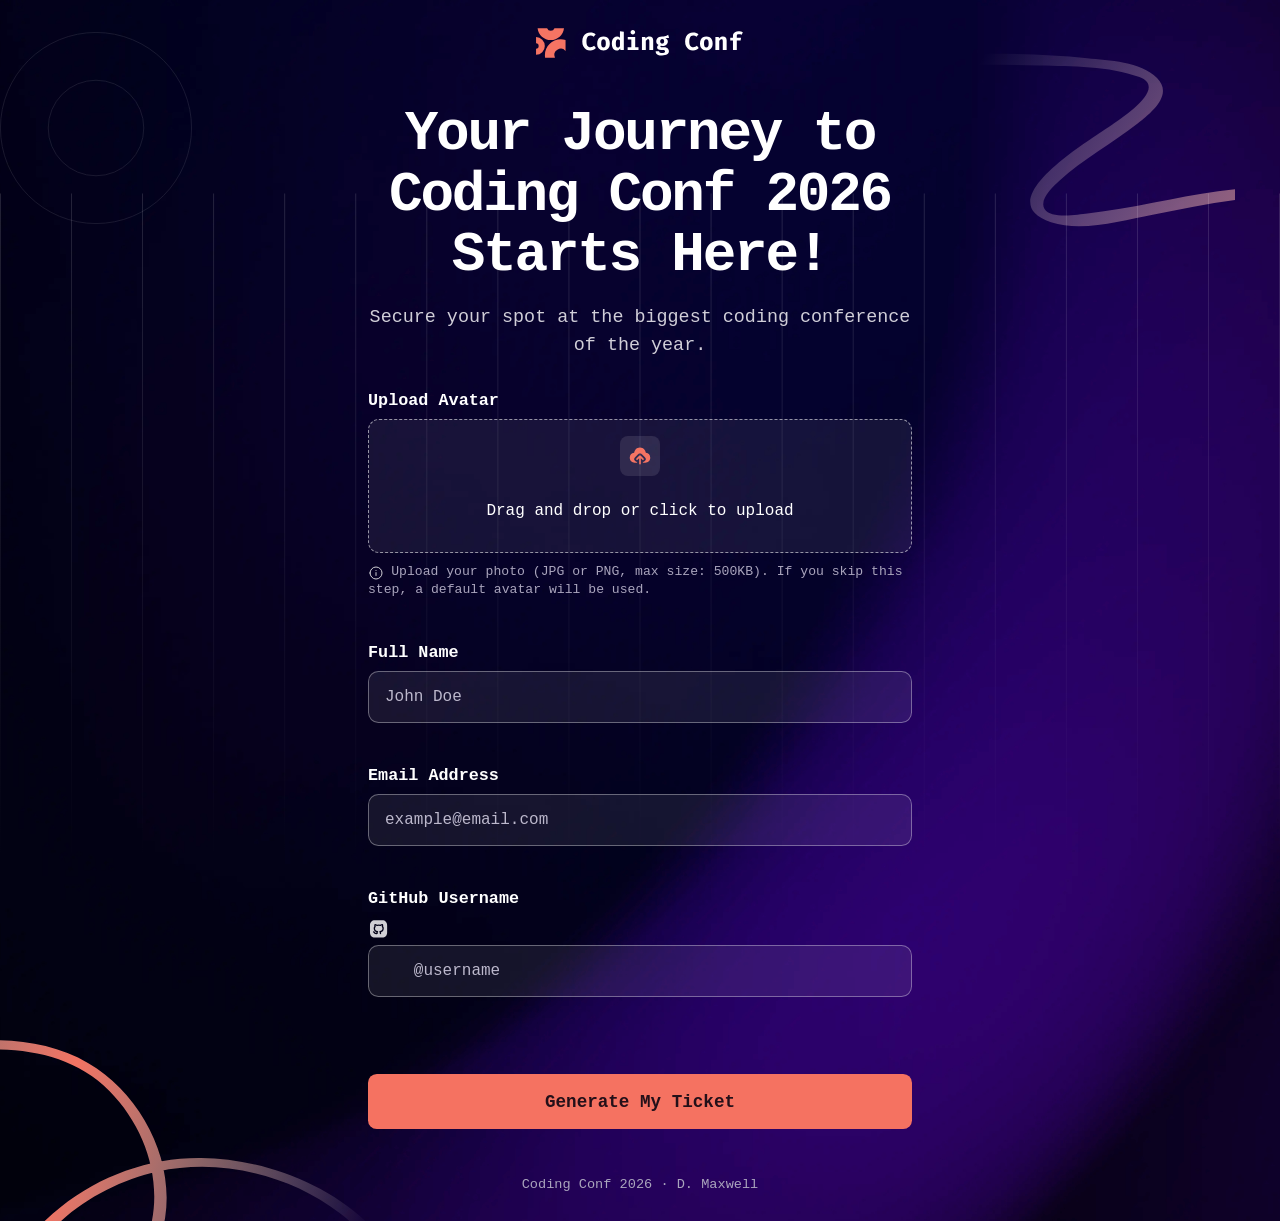
==== commit b939f13e: "Modify GitHub username input and icon structure Updated the GitHub username input field to include a" ====
--- a/login.html
+++ b/login.html
@@ -74,13 +74,15 @@
             <div class="form-group">
                 <label for="github">GitHub Username</label>
                 <div class="input-with-icon">
-                    <img src="..icon-github.svg"
-                         alt="">
-                    <input
-                        type="text"
-                        id="github"
-                        name="github"
-                        placeholder="@yourusername">
+                    <span class="github-icon">
+                        <img src="icon-github.svg" alt="">
+                        </span>
+                        <input
+                            type="text"
+                            id="github"
+                            name="github"
+                            placeholder="@username"
+                            required>
                 </div>
                 <p class="error-message" id="githubError"></p>
             </div>
--- a/style.css
+++ b/style.css
@@ -19,7 +19,7 @@
     overflow-x: hidden;
     color: var(--white);
     font-family: 'Inconsolata', 'Courier New', monospace;
-    background: var(--bg) url('..background-desktop.png')
+    background: var(--bg) url('background-desktop.png')
         center top / cover no-repeat;
     position: relative;
 }
@@ -30,10 +30,10 @@
     inset: 0;
     pointer-events: none;
     background:
-        url('..pattern-lines.svg') no-repeat center top 2rem,
-        url('..pattern-circle.svg') no-repeat left top 2rem,
-        url('..pattern-squiggly-line-top.svg') no-repeat right 5% top 3rem,
-        url('..pattern-squiggly-line-bottom-desktop.svg') no-repeat left bottom;
+        url('pattern-lines.svg') no-repeat center top 2rem,
+        url('pattern-circle.svg') no-repeat left top 2rem,
+        url('pattern-squiggly-line-top.svg') no-repeat right 5% top 3rem,
+        url('pattern-squiggly-line-bottom-desktop.svg') no-repeat left bottom;
     background-size:
         100% 100%,
         15vw,
@@ -331,7 +331,7 @@
     min-height: 0;
     padding: 0;
     overflow: hidden;
-    background: url('../pattern-ticket.svg')
+    background: url('pattern-ticket.svg')
         center / 100% 100% no-repeat;
     text-align: left;
 }
@@ -449,16 +449,16 @@
 /*Tablet size */
 @media (max-width: 900px) {
     body {
-        background-image: url('..background-tablet.png');
+        background-image: url('background-tablet.png');
         background-position: center top;
         background-size: cover;
     }
     .background-decoration {
        background:
-        url('..pattern-lines.svg') no-repeat center top 2rem,
-        url('..pattern-circle.svg') no-repeat left top 2rem,
-        url('..pattern-squiggly-line-top.svg') no-repeat right 5% top 3rem,
-        url('..pattern-squiggly-line-bottom-mobile-tablet.svg') no-repeat left bottom;
+        url('pattern-lines.svg') no-repeat center top 2rem,
+        url('pattern-circle.svg') no-repeat left top 2rem,
+        url('pattern-squiggly-line-top.svg') no-repeat right 5% top 3rem,
+        url('pattern-squiggly-line-bottom-mobile-tablet.svg') no-repeat left bottom;
     background-size:
         200vm,
         15vw,
@@ -538,7 +538,7 @@
     body {
         padding: 1.25rem 1rem .8rem;
         background-color: var(--bg);
-        background-image: url('..background-mobile.png');
+        background-image: url('background-mobile.png');
         background-position: center top;
         background-repeat: no-repeat;
         background-size: cover;
@@ -546,10 +546,10 @@
     /* the best i could do for the phone backgroud miss*/
     .background-decoration {
      background:
-        url('..pattern-lines.svg') no-repeat center top 3rem,
-        url('..pattern-circle.svg') no-repeat left top 1rem,
-        url('..pattern-squiggly-line-top.svg') no-repeat right 1% top 2rem,
-        url('..pattern-squiggly-line-bottom-mobile-tablet.svg') no-repeat left bottom;
+        url('pattern-lines.svg') no-repeat center top 3rem,
+        url('pattern-circle.svg') no-repeat left top 1rem,
+        url('pattern-squiggly-line-top.svg') no-repeat right 1% top 2rem,
+        url('pattern-squiggly-line-bottom-mobile-tablet.svg') no-repeat left bottom;
     background-size:
         65vm,
         5vw,
